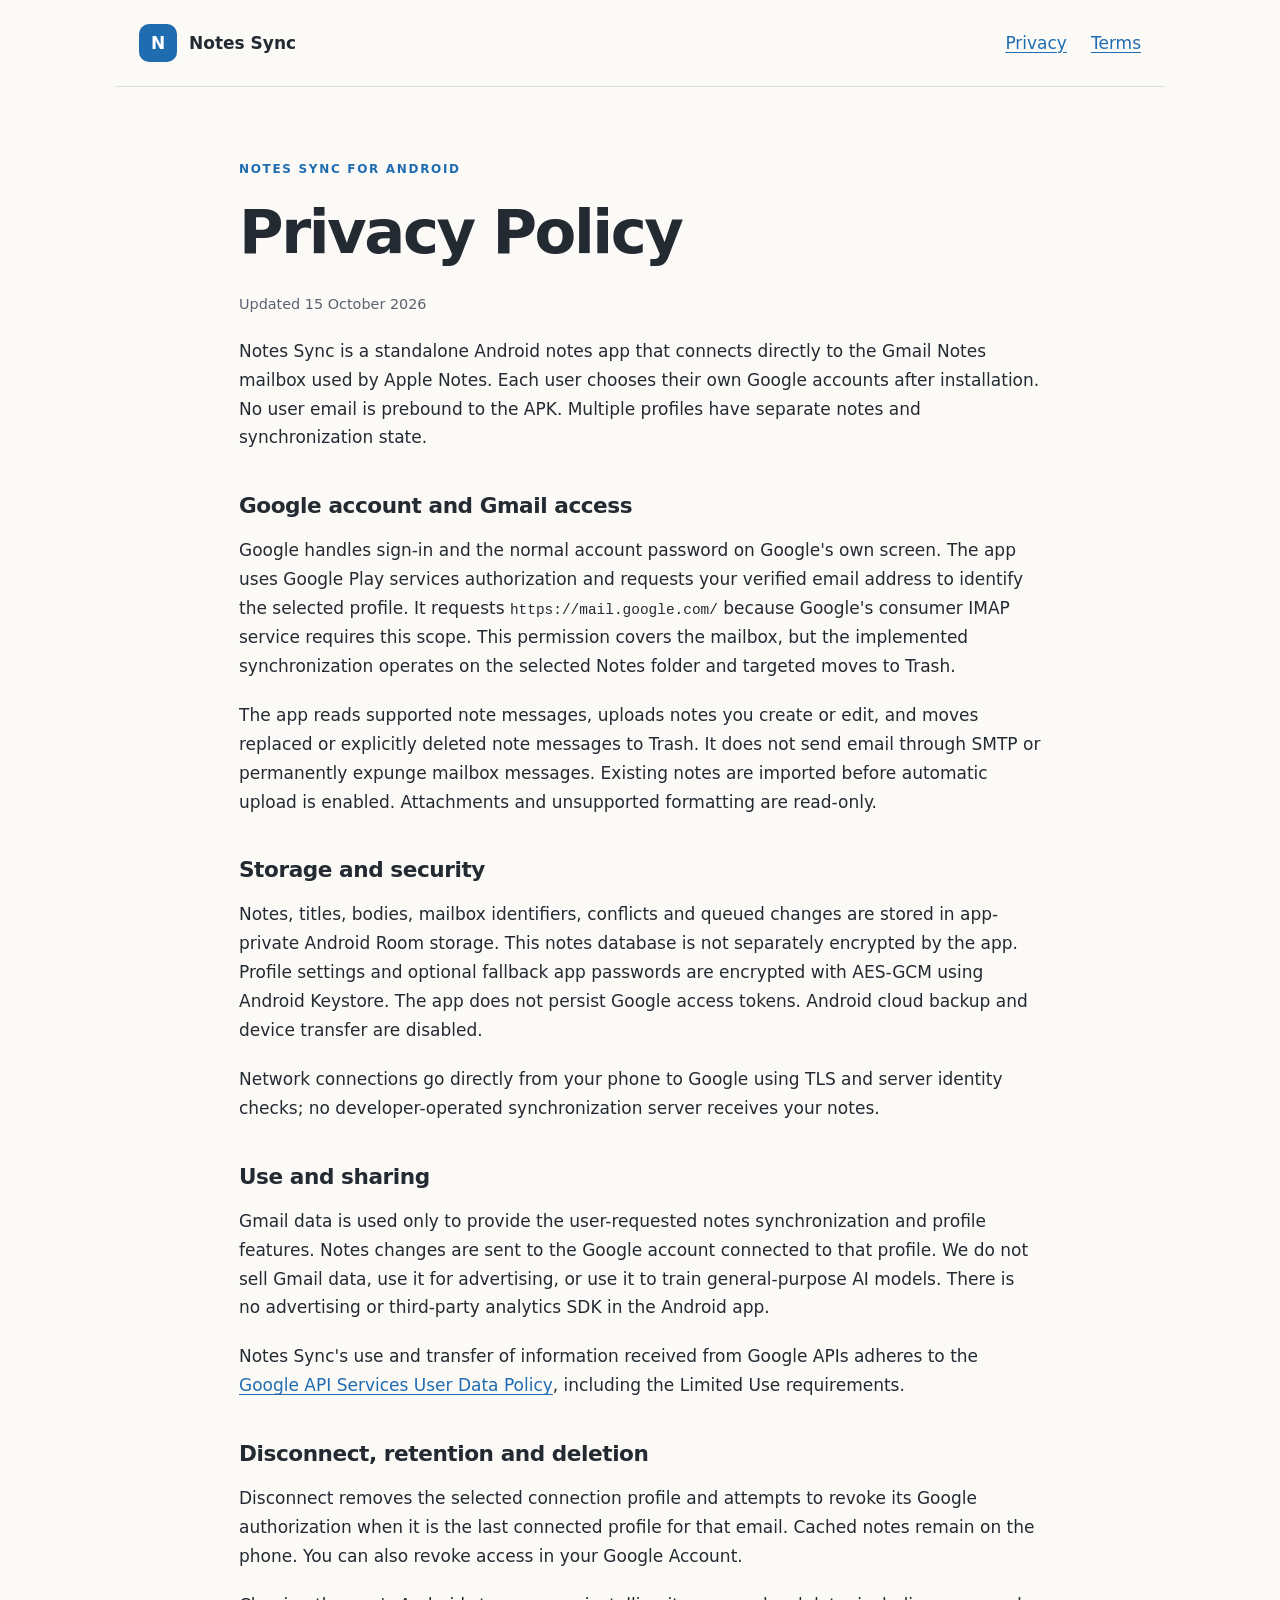
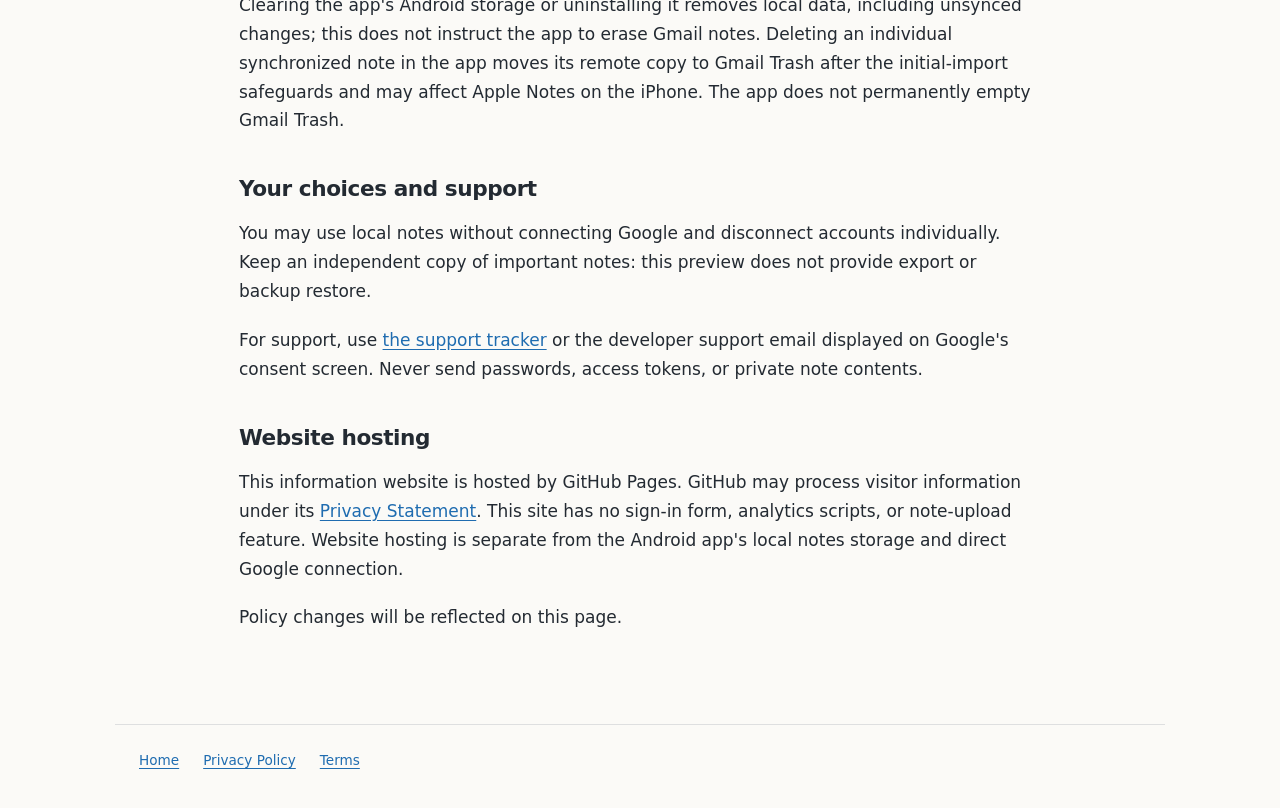
==== privacy-policy.html @ 11d7acaa "site: опубликовать описание Notes Sync и условия" ====
<!doctype html>
<html lang="en">
<head><meta charset="utf-8"><meta name="viewport" content="width=device-width, initial-scale=1"><title>Privacy Policy · Notes Sync for Android</title><link rel="stylesheet" href="style.css"></head>
<body>
  <header><a class="brand" href="./"><span class="icon" aria-hidden="true">N</span>Notes Sync</a><nav aria-label="Main"><a href="privacy-policy.html" aria-current="page">Privacy</a><a href="terms.html">Terms</a></nav></header>
  <main class="legal">
    <p class="eyebrow">NOTES SYNC FOR ANDROID</p><h1>Privacy Policy</h1><p class="muted">Updated 15 October 2026</p>
    <p>Notes Sync is a standalone Android notes app that connects directly to the Gmail Notes mailbox used by Apple Notes. Each user chooses their own Google accounts after installation. No user email is prebound to the APK. Multiple profiles have separate notes and synchronization state.</p>
    <h2>Google account and Gmail access</h2>
    <p>Google handles sign-in and the normal account password on Google's own screen. The app uses Google Play services authorization and requests your verified email address to identify the selected profile. It requests <code>https://mail.google.com/</code> because Google's consumer IMAP service requires this scope. This permission covers the mailbox, but the implemented synchronization operates on the selected Notes folder and targeted moves to Trash.</p>
    <p>The app reads supported note messages, uploads notes you create or edit, and moves replaced or explicitly deleted note messages to Trash. It does not send email through SMTP or permanently expunge mailbox messages. Existing notes are imported before automatic upload is enabled. Attachments and unsupported formatting are read-only.</p>
    <h2>Storage and security</h2>
    <p>Notes, titles, bodies, mailbox identifiers, conflicts and queued changes are stored in app-private Android Room storage. This notes database is not separately encrypted by the app. Profile settings and optional fallback app passwords are encrypted with AES-GCM using Android Keystore. The app does not persist Google access tokens. Android cloud backup and device transfer are disabled.</p>
    <p>Network connections go directly from your phone to Google using TLS and server identity checks; no developer-operated synchronization server receives your notes.</p>
    <h2>Use and sharing</h2>
    <p>Gmail data is used only to provide the user-requested notes synchronization and profile features. Notes changes are sent to the Google account connected to that profile. We do not sell Gmail data, use it for advertising, or use it to train general-purpose AI models. There is no advertising or third-party analytics SDK in the Android app.</p>
    <p>Notes Sync's use and transfer of information received from Google APIs adheres to the <a href="https://developers.google.com/terms/api-services-user-data-policy">Google API Services User Data Policy</a>, including the Limited Use requirements.</p>
    <h2>Disconnect, retention and deletion</h2>
    <p>Disconnect removes the selected connection profile and attempts to revoke its Google authorization when it is the last connected profile for that email. Cached notes remain on the phone. You can also revoke access in your Google Account.</p>
    <p>Clearing the app's Android storage or uninstalling it removes local data, including unsynced changes; this does not instruct the app to erase Gmail notes. Deleting an individual synchronized note in the app moves its remote copy to Gmail Trash after the initial-import safeguards and may affect Apple Notes on the iPhone. The app does not permanently empty Gmail Trash.</p>
    <h2>Your choices and support</h2>
    <p>You may use local notes without connecting Google and disconnect accounts individually. Keep an independent copy of important notes: this preview does not provide export or backup restore.</p>
    <p>For support, use <a href="https://github.com/vahan-jan/vahan-jan.github.io/issues">the support tracker</a> or the developer support email displayed on Google's consent screen. Never send passwords, access tokens, or private note contents.</p>
    <h2>Website hosting</h2>
    <p>This information website is hosted by GitHub Pages. GitHub may process visitor information under its <a href="https://docs.github.com/en/site-policy/privacy-policies/github-general-privacy-statement">Privacy Statement</a>. This site has no sign-in form, analytics scripts, or note-upload feature. Website hosting is separate from the Android app's local notes storage and direct Google connection.</p>
    <p>Policy changes will be reflected on this page.</p>
  </main>
  <footer><a href="./">Home</a><a href="privacy-policy.html">Privacy Policy</a><a href="terms.html">Terms</a></footer>
</body>
</html>
---- style.css ----
:root{color-scheme:light;--bg:#fbfaf7;--surface:#fff;--ink:#232a32;--muted:#59626e;--accent:#1f6cb0;--line:#dedfe0;--radius:16px;--space:24px}
*{box-sizing:border-box}body{margin:0;background:var(--bg);color:var(--ink);font:17px/1.7 system-ui,-apple-system,BlinkMacSystemFont,"Segoe UI",sans-serif}a{color:var(--accent);text-underline-offset:.2em}a:focus-visible{outline:3px solid var(--accent);outline-offset:5px}header,main,footer{max-width:1050px;margin:auto;padding:var(--space)}header{display:flex;align-items:center;justify-content:space-between;gap:var(--space);border-bottom:1px solid var(--line)}.brand{display:flex;align-items:center;gap:12px;font-weight:700;color:var(--ink);text-decoration:none}.icon{display:grid;place-items:center;background:var(--accent);color:var(--surface);width:38px;height:38px;border-radius:10px}nav{display:flex;gap:var(--space)}main{padding-top:72px;padding-bottom:72px}h1{font-size:clamp(2.4rem,7vw,4.5rem);line-height:1.1;letter-spacing:-.04em;margin:18px 0 26px}h2{font-size:1.35rem;line-height:1.3;letter-spacing:-.02em;margin:0 0 16px}p{margin:0 0 20px}.eyebrow{font-size:.75rem;font-weight:700;letter-spacing:.14em;color:var(--accent)}.lead{font-size:1.25rem;max-width:790px}.status,.muted{color:var(--muted);font-size:.9rem}.status{padding:12px 0 30px}.features{display:grid;grid-template-columns:repeat(3,minmax(0,1fr));gap:20px;padding:0;margin:0 0 54px}.features article{padding:var(--space);border:1px solid var(--line);border-radius:var(--radius);background:var(--surface)}.features p{font-size:.95rem;margin:0}section{margin-bottom:38px;max-width:100%}section:not(.features){max-width:820px}.legal{max-width:850px}.legal h1{font-size:clamp(2.4rem,6vw,3.8rem)}.legal h2{margin-top:40px}code{font-size:.85em;overflow-wrap:anywhere}footer{display:flex;flex-wrap:wrap;gap:24px;border-top:1px solid var(--line);color:var(--muted);font-size:.85rem;padding-bottom:36px}@media(max-width:720px){main{padding-top:44px;padding-bottom:44px}.features{grid-template-columns:1fr;gap:14px}header{flex-wrap:wrap;gap:14px}nav{gap:20px}.lead{font-size:1.1rem}}
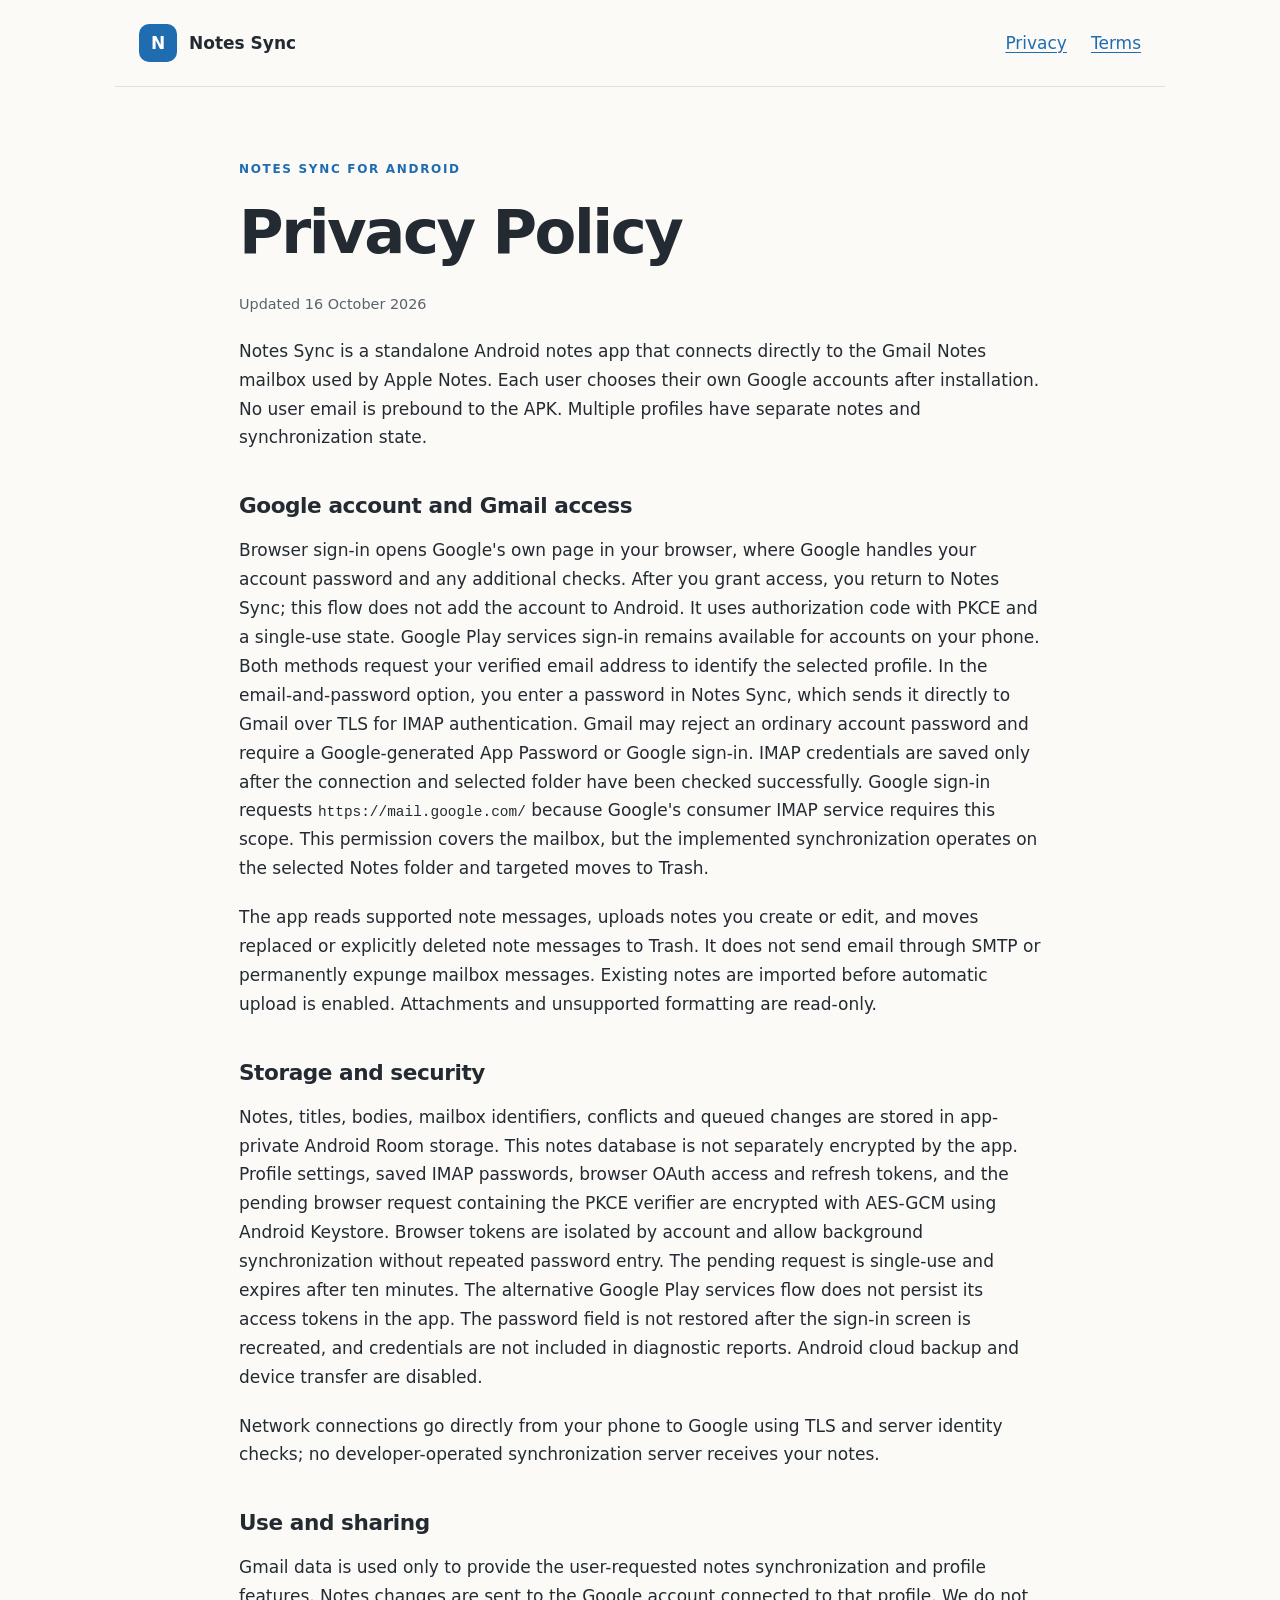
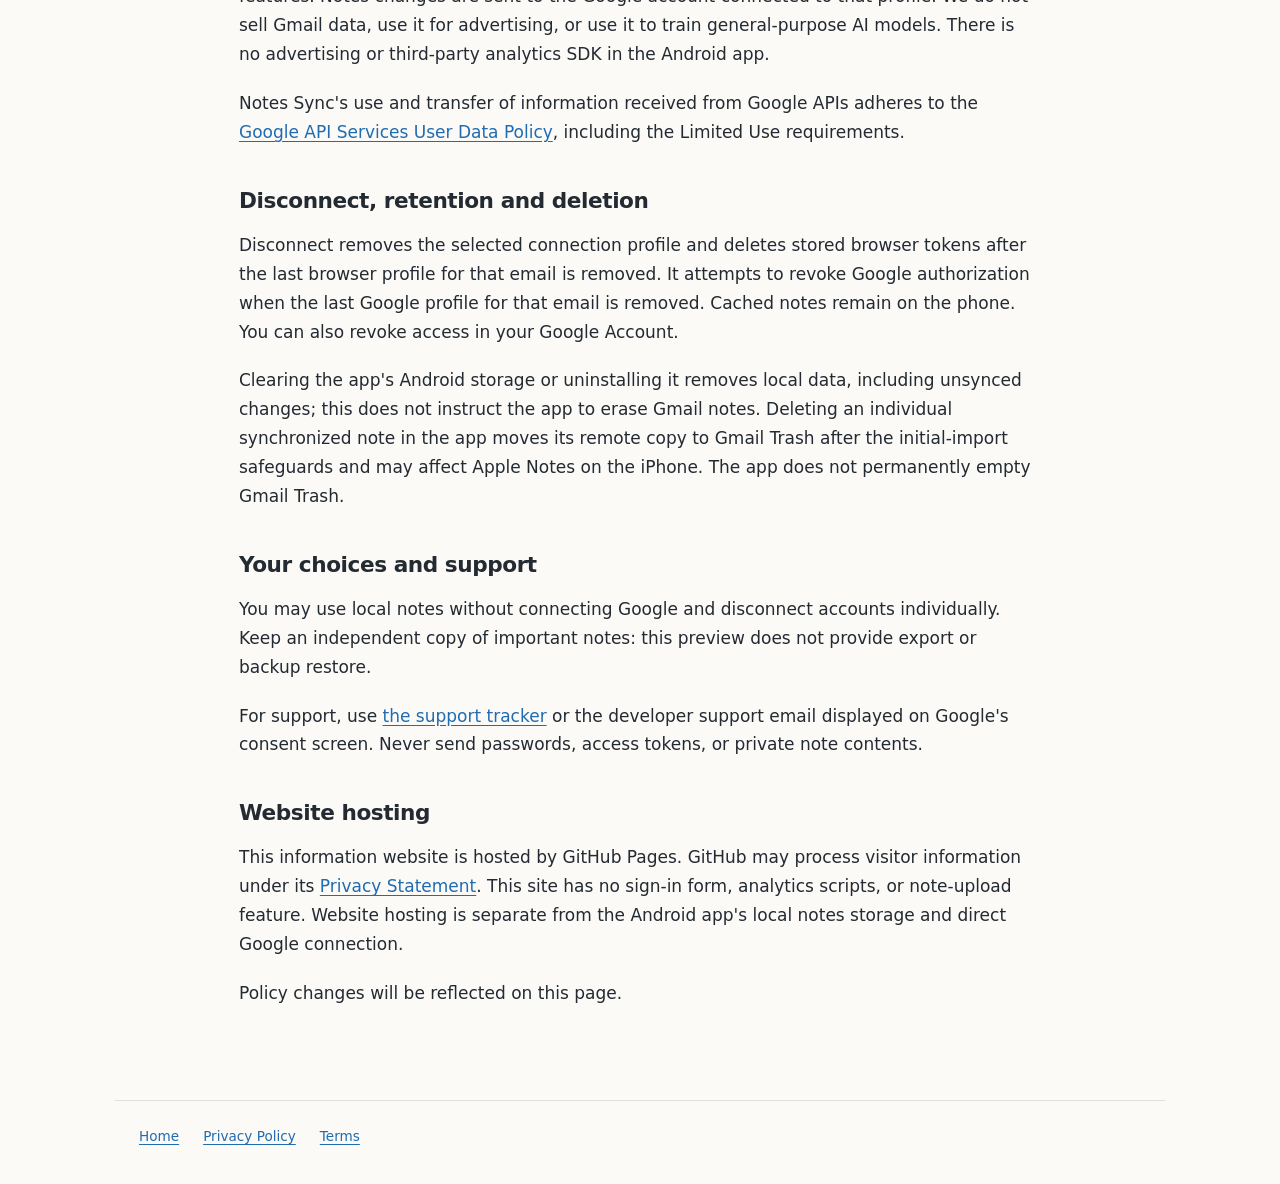
==== commit 7db51a8b: "docs: описать браузерный вход и шифрование токенов" ====
--- a/privacy-policy.html
+++ b/privacy-policy.html
@@ -4,19 +4,19 @@
 <body>
   <header><a class="brand" href="./"><span class="icon" aria-hidden="true">N</span>Notes Sync</a><nav aria-label="Main"><a href="privacy-policy.html" aria-current="page">Privacy</a><a href="terms.html">Terms</a></nav></header>
   <main class="legal">
-    <p class="eyebrow">NOTES SYNC FOR ANDROID</p><h1>Privacy Policy</h1><p class="muted">Updated 15 October 2026</p>
+    <p class="eyebrow">NOTES SYNC FOR ANDROID</p><h1>Privacy Policy</h1><p class="muted">Updated 16 October 2026</p>
     <p>Notes Sync is a standalone Android notes app that connects directly to the Gmail Notes mailbox used by Apple Notes. Each user chooses their own Google accounts after installation. No user email is prebound to the APK. Multiple profiles have separate notes and synchronization state.</p>
     <h2>Google account and Gmail access</h2>
-    <p>Google handles sign-in and the normal account password on Google's own screen. The app uses Google Play services authorization and requests your verified email address to identify the selected profile. It requests <code>https://mail.google.com/</code> because Google's consumer IMAP service requires this scope. This permission covers the mailbox, but the implemented synchronization operates on the selected Notes folder and targeted moves to Trash.</p>
+    <p>Browser sign-in opens Google's own page in your browser, where Google handles your account password and any additional checks. After you grant access, you return to Notes Sync; this flow does not add the account to Android. It uses authorization code with PKCE and a single-use state. Google Play services sign-in remains available for accounts on your phone. Both methods request your verified email address to identify the selected profile. In the email-and-password option, you enter a password in Notes Sync, which sends it directly to Gmail over TLS for IMAP authentication. Gmail may reject an ordinary account password and require a Google-generated App Password or Google sign-in. IMAP credentials are saved only after the connection and selected folder have been checked successfully. Google sign-in requests <code>https://mail.google.com/</code> because Google's consumer IMAP service requires this scope. This permission covers the mailbox, but the implemented synchronization operates on the selected Notes folder and targeted moves to Trash.</p>
     <p>The app reads supported note messages, uploads notes you create or edit, and moves replaced or explicitly deleted note messages to Trash. It does not send email through SMTP or permanently expunge mailbox messages. Existing notes are imported before automatic upload is enabled. Attachments and unsupported formatting are read-only.</p>
     <h2>Storage and security</h2>
-    <p>Notes, titles, bodies, mailbox identifiers, conflicts and queued changes are stored in app-private Android Room storage. This notes database is not separately encrypted by the app. Profile settings and optional fallback app passwords are encrypted with AES-GCM using Android Keystore. The app does not persist Google access tokens. Android cloud backup and device transfer are disabled.</p>
+    <p>Notes, titles, bodies, mailbox identifiers, conflicts and queued changes are stored in app-private Android Room storage. This notes database is not separately encrypted by the app. Profile settings, saved IMAP passwords, browser OAuth access and refresh tokens, and the pending browser request containing the PKCE verifier are encrypted with AES-GCM using Android Keystore. Browser tokens are isolated by account and allow background synchronization without repeated password entry. The pending request is single-use and expires after ten minutes. The alternative Google Play services flow does not persist its access tokens in the app. The password field is not restored after the sign-in screen is recreated, and credentials are not included in diagnostic reports. Android cloud backup and device transfer are disabled.</p>
     <p>Network connections go directly from your phone to Google using TLS and server identity checks; no developer-operated synchronization server receives your notes.</p>
     <h2>Use and sharing</h2>
     <p>Gmail data is used only to provide the user-requested notes synchronization and profile features. Notes changes are sent to the Google account connected to that profile. We do not sell Gmail data, use it for advertising, or use it to train general-purpose AI models. There is no advertising or third-party analytics SDK in the Android app.</p>
     <p>Notes Sync's use and transfer of information received from Google APIs adheres to the <a href="https://developers.google.com/terms/api-services-user-data-policy">Google API Services User Data Policy</a>, including the Limited Use requirements.</p>
     <h2>Disconnect, retention and deletion</h2>
-    <p>Disconnect removes the selected connection profile and attempts to revoke its Google authorization when it is the last connected profile for that email. Cached notes remain on the phone. You can also revoke access in your Google Account.</p>
+    <p>Disconnect removes the selected connection profile and deletes stored browser tokens after the last browser profile for that email is removed. It attempts to revoke Google authorization when the last Google profile for that email is removed. Cached notes remain on the phone. You can also revoke access in your Google Account.</p>
     <p>Clearing the app's Android storage or uninstalling it removes local data, including unsynced changes; this does not instruct the app to erase Gmail notes. Deleting an individual synchronized note in the app moves its remote copy to Gmail Trash after the initial-import safeguards and may affect Apple Notes on the iPhone. The app does not permanently empty Gmail Trash.</p>
     <h2>Your choices and support</h2>
     <p>You may use local notes without connecting Google and disconnect accounts individually. Keep an independent copy of important notes: this preview does not provide export or backup restore.</p>
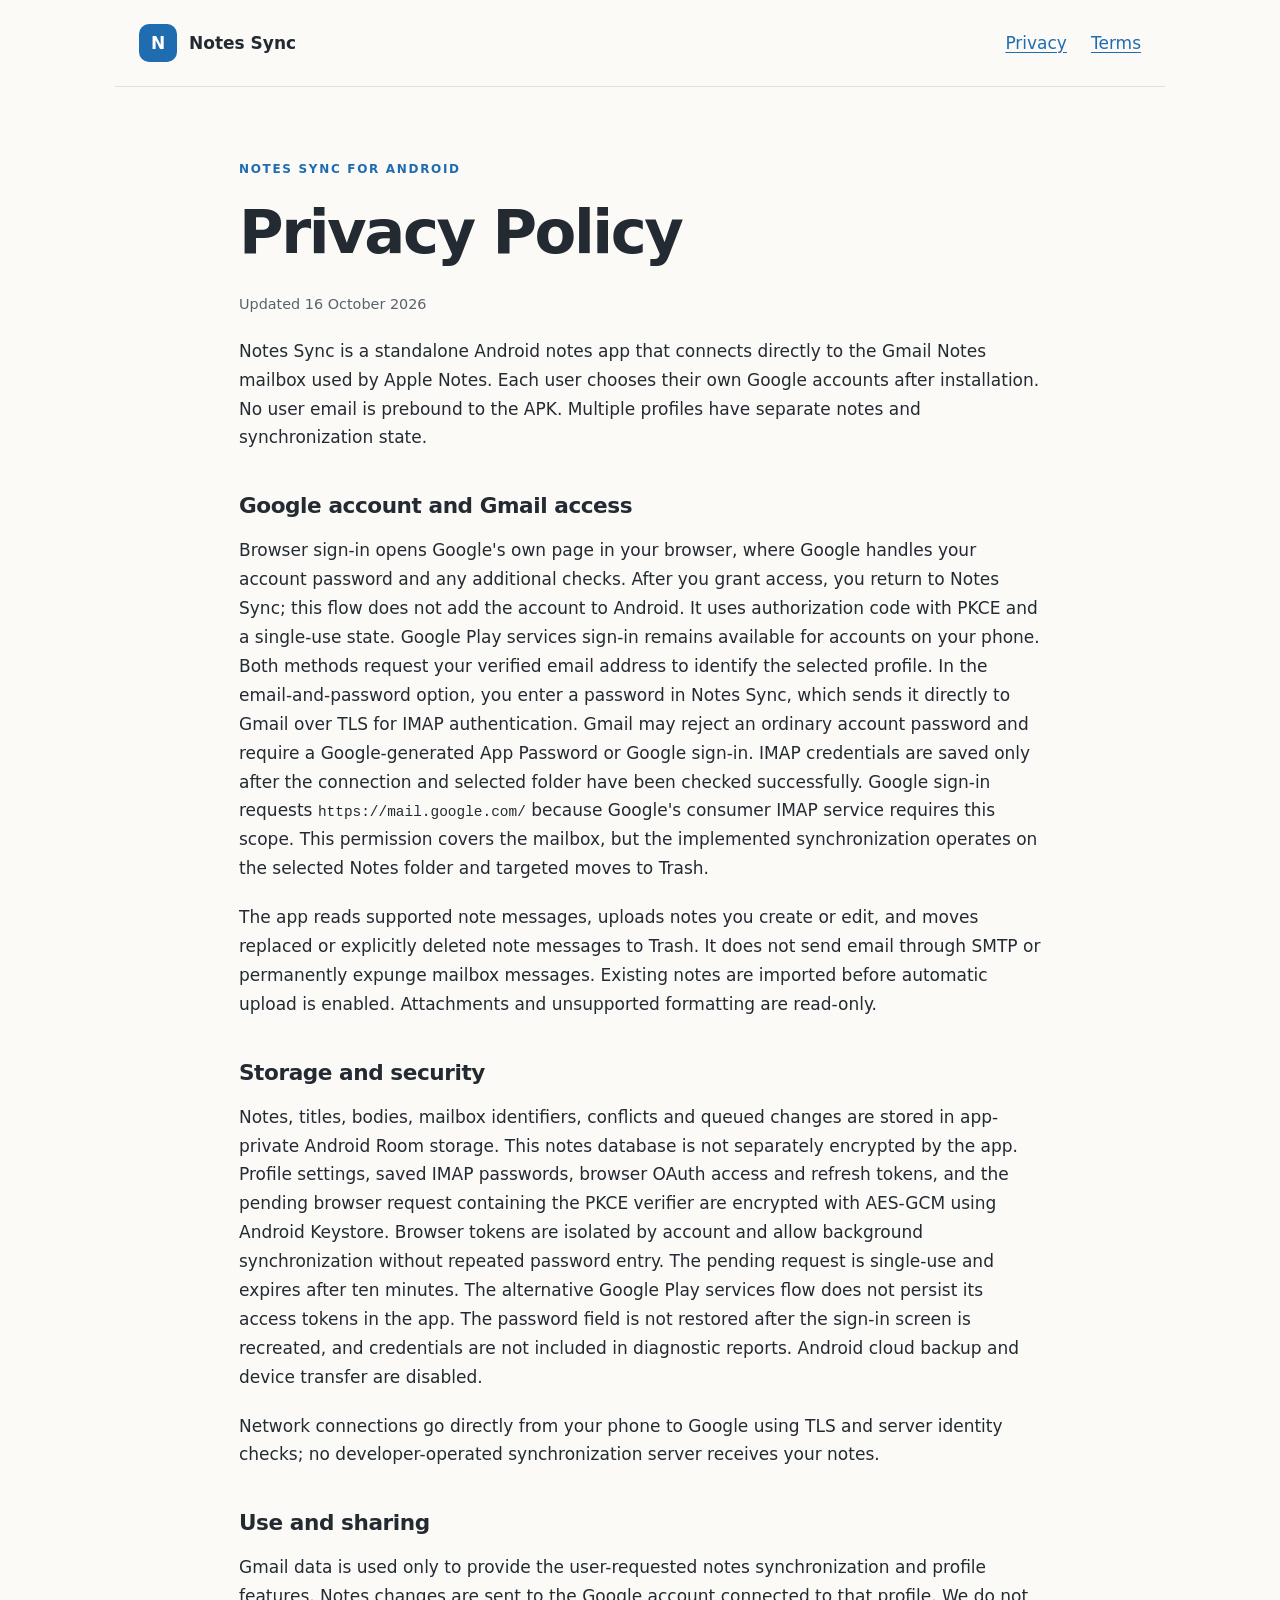
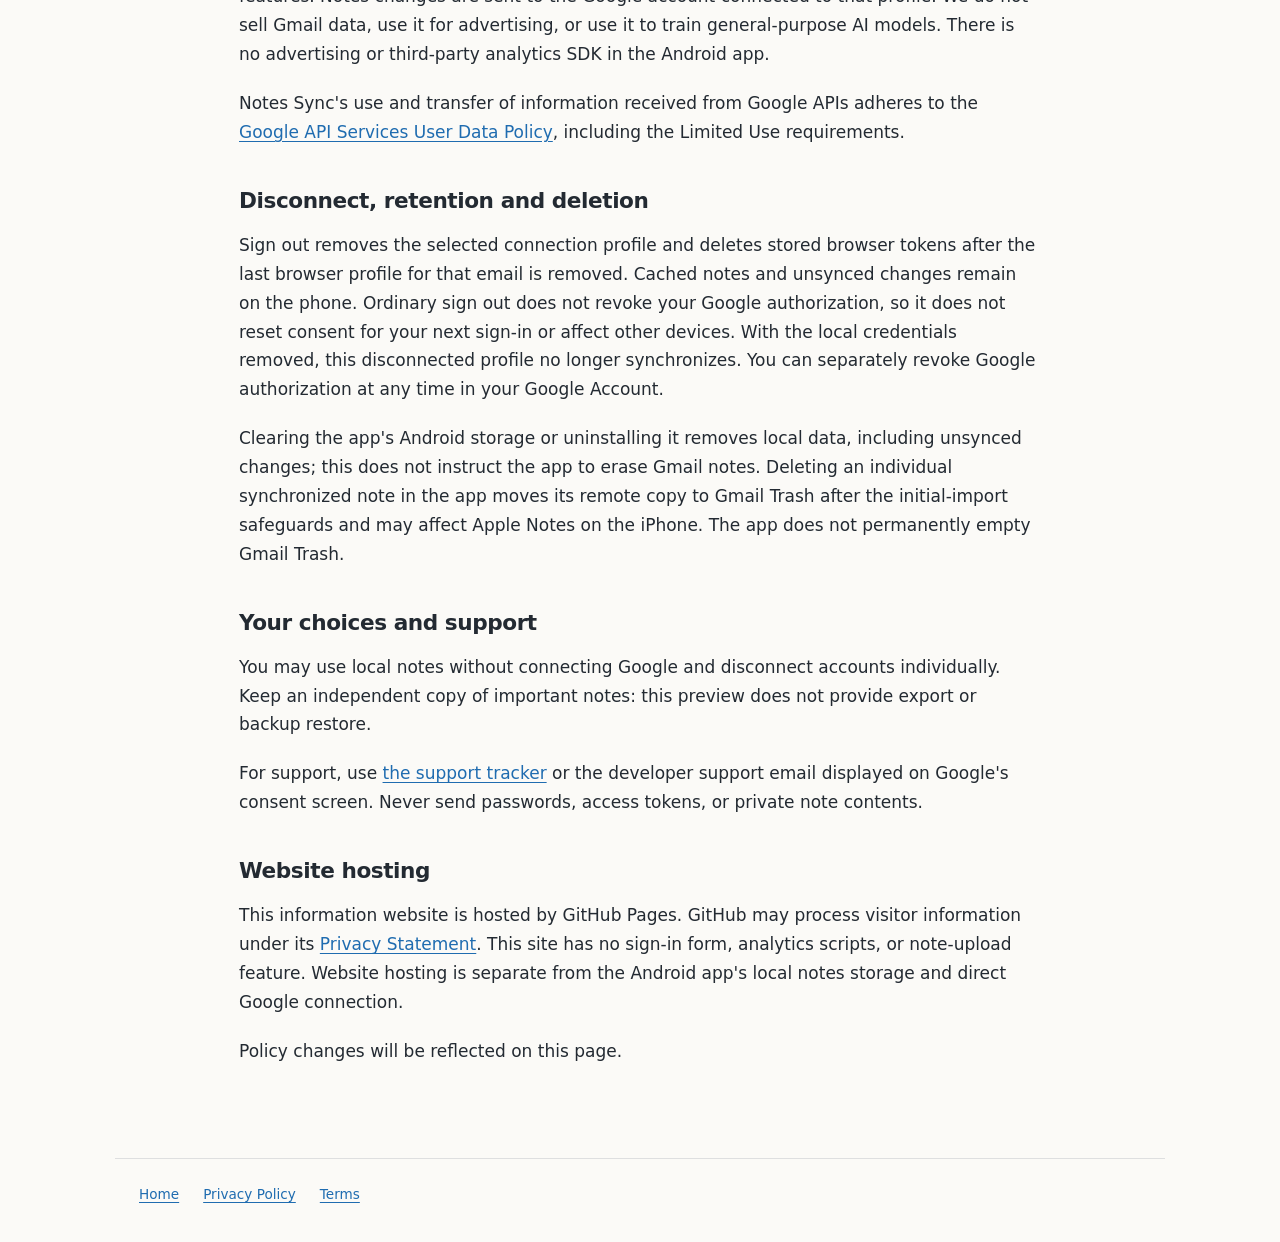
==== commit 669101aa: "docs: уточнить обычный выход и отдельный отзыв Google" ====
--- a/privacy-policy.html
+++ b/privacy-policy.html
@@ -1,30 +1,30 @@
-<!doctype html>
-<html lang="en">
-<head><meta charset="utf-8"><meta name="viewport" content="width=device-width, initial-scale=1"><title>Privacy Policy · Notes Sync for Android</title><link rel="stylesheet" href="style.css"></head>
-<body>
-  <header><a class="brand" href="./"><span class="icon" aria-hidden="true">N</span>Notes Sync</a><nav aria-label="Main"><a href="privacy-policy.html" aria-current="page">Privacy</a><a href="terms.html">Terms</a></nav></header>
-  <main class="legal">
-    <p class="eyebrow">NOTES SYNC FOR ANDROID</p><h1>Privacy Policy</h1><p class="muted">Updated 16 October 2026</p>
-    <p>Notes Sync is a standalone Android notes app that connects directly to the Gmail Notes mailbox used by Apple Notes. Each user chooses their own Google accounts after installation. No user email is prebound to the APK. Multiple profiles have separate notes and synchronization state.</p>
-    <h2>Google account and Gmail access</h2>
-    <p>Browser sign-in opens Google's own page in your browser, where Google handles your account password and any additional checks. After you grant access, you return to Notes Sync; this flow does not add the account to Android. It uses authorization code with PKCE and a single-use state. Google Play services sign-in remains available for accounts on your phone. Both methods request your verified email address to identify the selected profile. In the email-and-password option, you enter a password in Notes Sync, which sends it directly to Gmail over TLS for IMAP authentication. Gmail may reject an ordinary account password and require a Google-generated App Password or Google sign-in. IMAP credentials are saved only after the connection and selected folder have been checked successfully. Google sign-in requests <code>https://mail.google.com/</code> because Google's consumer IMAP service requires this scope. This permission covers the mailbox, but the implemented synchronization operates on the selected Notes folder and targeted moves to Trash.</p>
-    <p>The app reads supported note messages, uploads notes you create or edit, and moves replaced or explicitly deleted note messages to Trash. It does not send email through SMTP or permanently expunge mailbox messages. Existing notes are imported before automatic upload is enabled. Attachments and unsupported formatting are read-only.</p>
-    <h2>Storage and security</h2>
-    <p>Notes, titles, bodies, mailbox identifiers, conflicts and queued changes are stored in app-private Android Room storage. This notes database is not separately encrypted by the app. Profile settings, saved IMAP passwords, browser OAuth access and refresh tokens, and the pending browser request containing the PKCE verifier are encrypted with AES-GCM using Android Keystore. Browser tokens are isolated by account and allow background synchronization without repeated password entry. The pending request is single-use and expires after ten minutes. The alternative Google Play services flow does not persist its access tokens in the app. The password field is not restored after the sign-in screen is recreated, and credentials are not included in diagnostic reports. Android cloud backup and device transfer are disabled.</p>
-    <p>Network connections go directly from your phone to Google using TLS and server identity checks; no developer-operated synchronization server receives your notes.</p>
-    <h2>Use and sharing</h2>
-    <p>Gmail data is used only to provide the user-requested notes synchronization and profile features. Notes changes are sent to the Google account connected to that profile. We do not sell Gmail data, use it for advertising, or use it to train general-purpose AI models. There is no advertising or third-party analytics SDK in the Android app.</p>
-    <p>Notes Sync's use and transfer of information received from Google APIs adheres to the <a href="https://developers.google.com/terms/api-services-user-data-policy">Google API Services User Data Policy</a>, including the Limited Use requirements.</p>
-    <h2>Disconnect, retention and deletion</h2>
-    <p>Disconnect removes the selected connection profile and deletes stored browser tokens after the last browser profile for that email is removed. It attempts to revoke Google authorization when the last Google profile for that email is removed. Cached notes remain on the phone. You can also revoke access in your Google Account.</p>
-    <p>Clearing the app's Android storage or uninstalling it removes local data, including unsynced changes; this does not instruct the app to erase Gmail notes. Deleting an individual synchronized note in the app moves its remote copy to Gmail Trash after the initial-import safeguards and may affect Apple Notes on the iPhone. The app does not permanently empty Gmail Trash.</p>
-    <h2>Your choices and support</h2>
-    <p>You may use local notes without connecting Google and disconnect accounts individually. Keep an independent copy of important notes: this preview does not provide export or backup restore.</p>
-    <p>For support, use <a href="https://github.com/vahan-jan/vahan-jan.github.io/issues">the support tracker</a> or the developer support email displayed on Google's consent screen. Never send passwords, access tokens, or private note contents.</p>
-    <h2>Website hosting</h2>
-    <p>This information website is hosted by GitHub Pages. GitHub may process visitor information under its <a href="https://docs.github.com/en/site-policy/privacy-policies/github-general-privacy-statement">Privacy Statement</a>. This site has no sign-in form, analytics scripts, or note-upload feature. Website hosting is separate from the Android app's local notes storage and direct Google connection.</p>
-    <p>Policy changes will be reflected on this page.</p>
-  </main>
-  <footer><a href="./">Home</a><a href="privacy-policy.html">Privacy Policy</a><a href="terms.html">Terms</a></footer>
-</body>
-</html>
+<!doctype html>
+<html lang="en">
+<head><meta charset="utf-8"><meta name="viewport" content="width=device-width, initial-scale=1"><title>Privacy Policy · Notes Sync for Android</title><link rel="stylesheet" href="style.css"></head>
+<body>
+  <header><a class="brand" href="./"><span class="icon" aria-hidden="true">N</span>Notes Sync</a><nav aria-label="Main"><a href="privacy-policy.html" aria-current="page">Privacy</a><a href="terms.html">Terms</a></nav></header>
+  <main class="legal">
+    <p class="eyebrow">NOTES SYNC FOR ANDROID</p><h1>Privacy Policy</h1><p class="muted">Updated 16 October 2026</p>
+    <p>Notes Sync is a standalone Android notes app that connects directly to the Gmail Notes mailbox used by Apple Notes. Each user chooses their own Google accounts after installation. No user email is prebound to the APK. Multiple profiles have separate notes and synchronization state.</p>
+    <h2>Google account and Gmail access</h2>
+    <p>Browser sign-in opens Google's own page in your browser, where Google handles your account password and any additional checks. After you grant access, you return to Notes Sync; this flow does not add the account to Android. It uses authorization code with PKCE and a single-use state. Google Play services sign-in remains available for accounts on your phone. Both methods request your verified email address to identify the selected profile. In the email-and-password option, you enter a password in Notes Sync, which sends it directly to Gmail over TLS for IMAP authentication. Gmail may reject an ordinary account password and require a Google-generated App Password or Google sign-in. IMAP credentials are saved only after the connection and selected folder have been checked successfully. Google sign-in requests <code>https://mail.google.com/</code> because Google's consumer IMAP service requires this scope. This permission covers the mailbox, but the implemented synchronization operates on the selected Notes folder and targeted moves to Trash.</p>
+    <p>The app reads supported note messages, uploads notes you create or edit, and moves replaced or explicitly deleted note messages to Trash. It does not send email through SMTP or permanently expunge mailbox messages. Existing notes are imported before automatic upload is enabled. Attachments and unsupported formatting are read-only.</p>
+    <h2>Storage and security</h2>
+    <p>Notes, titles, bodies, mailbox identifiers, conflicts and queued changes are stored in app-private Android Room storage. This notes database is not separately encrypted by the app. Profile settings, saved IMAP passwords, browser OAuth access and refresh tokens, and the pending browser request containing the PKCE verifier are encrypted with AES-GCM using Android Keystore. Browser tokens are isolated by account and allow background synchronization without repeated password entry. The pending request is single-use and expires after ten minutes. The alternative Google Play services flow does not persist its access tokens in the app. The password field is not restored after the sign-in screen is recreated, and credentials are not included in diagnostic reports. Android cloud backup and device transfer are disabled.</p>
+    <p>Network connections go directly from your phone to Google using TLS and server identity checks; no developer-operated synchronization server receives your notes.</p>
+    <h2>Use and sharing</h2>
+    <p>Gmail data is used only to provide the user-requested notes synchronization and profile features. Notes changes are sent to the Google account connected to that profile. We do not sell Gmail data, use it for advertising, or use it to train general-purpose AI models. There is no advertising or third-party analytics SDK in the Android app.</p>
+    <p>Notes Sync's use and transfer of information received from Google APIs adheres to the <a href="https://developers.google.com/terms/api-services-user-data-policy">Google API Services User Data Policy</a>, including the Limited Use requirements.</p>
+    <h2>Disconnect, retention and deletion</h2>
+    <p>Sign out removes the selected connection profile and deletes stored browser tokens after the last browser profile for that email is removed. Cached notes and unsynced changes remain on the phone. Ordinary sign out does not revoke your Google authorization, so it does not reset consent for your next sign-in or affect other devices. With the local credentials removed, this disconnected profile no longer synchronizes. You can separately revoke Google authorization at any time in your Google Account.</p>
+    <p>Clearing the app's Android storage or uninstalling it removes local data, including unsynced changes; this does not instruct the app to erase Gmail notes. Deleting an individual synchronized note in the app moves its remote copy to Gmail Trash after the initial-import safeguards and may affect Apple Notes on the iPhone. The app does not permanently empty Gmail Trash.</p>
+    <h2>Your choices and support</h2>
+    <p>You may use local notes without connecting Google and disconnect accounts individually. Keep an independent copy of important notes: this preview does not provide export or backup restore.</p>
+    <p>For support, use <a href="https://github.com/vahan-jan/vahan-jan.github.io/issues">the support tracker</a> or the developer support email displayed on Google's consent screen. Never send passwords, access tokens, or private note contents.</p>
+    <h2>Website hosting</h2>
+    <p>This information website is hosted by GitHub Pages. GitHub may process visitor information under its <a href="https://docs.github.com/en/site-policy/privacy-policies/github-general-privacy-statement">Privacy Statement</a>. This site has no sign-in form, analytics scripts, or note-upload feature. Website hosting is separate from the Android app's local notes storage and direct Google connection.</p>
+    <p>Policy changes will be reflected on this page.</p>
+  </main>
+  <footer><a href="./">Home</a><a href="privacy-policy.html">Privacy Policy</a><a href="terms.html">Terms</a></footer>
+</body>
+</html>
